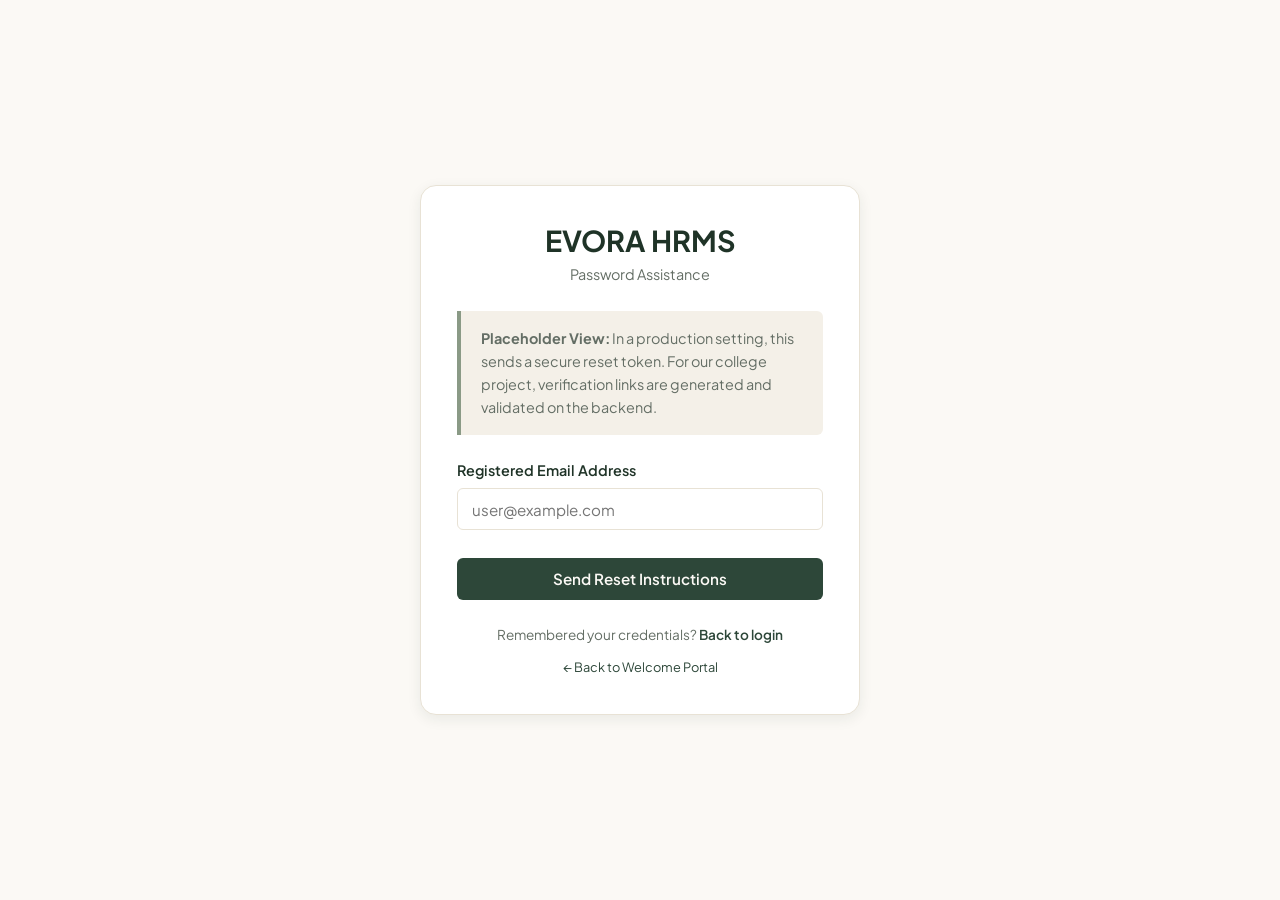
==== frontend/pages/forgot-password.html @ 5e6158f4 "feat:added frontend and backend structure of EVORA" ====
<!DOCTYPE html>
<html lang="en">
<head>
  <meta charset="UTF-8">
  <meta name="viewport" content="width=device-width, initial-scale=1.0">
  <meta name="description" content="Password Recovery for EVORA HRMS">
  <title>Reset Password — EVORA HRMS</title>
  <link rel="stylesheet" href="../assets/css/style.css">
  <style>
    .auth-wrapper {
      min-height: 100vh;
      display: flex;
      align-items: center;
      justify-content: center;
      padding: 1.5rem;
    }
    .auth-card {
      width: 100%;
      max-width: 440px;
      background: #FFFFFF;
      border: 1px solid var(--color-cream-border);
      border-radius: var(--radius-lg);
      padding: 2.25rem;
      box-shadow: var(--shadow-md);
    }
    .auth-brand {
      text-align: center;
      margin-bottom: 1.5rem;
    }
    .auth-brand h1 {
      font-size: 1.8rem;
      margin-bottom: 0.25rem;
    }
    .auth-brand p {
      color: var(--color-text-muted);
      font-size: 0.9rem;
    }
  </style>
</head>
<body>
  <div class="auth-wrapper">
    <div class="auth-card">
      <div class="auth-brand">
        <h1>EVORA HRMS</h1>
        <p>Password Assistance</p>
      </div>

      <div class="placeholder-notice" id="reset-notice">
        <strong>Placeholder View:</strong> In a production setting, this sends a secure reset token. For our college project, verification links are generated and validated on the backend.
      </div>

      <form id="form-forgot-password" onsubmit="event.preventDefault();">
        <div class="form-group">
          <label class="form-label" for="reset-email">Registered Email Address</label>
          <input type="email" id="reset-email" class="form-control" placeholder="user@example.com" required autocomplete="email">
        </div>

        <button type="submit" class="btn btn-primary" id="btn-submit-forgot" style="width: 100%; margin-top: 0.5rem;">
          Send Reset Instructions
        </button>
      </form>

      <div style="margin-top: 1.5rem; text-align: center; font-size: 0.85rem; color: var(--color-text-muted);">
        Remembered your credentials? <a href="login.html" style="font-weight: 600;">Back to login</a>
      </div>
      <div style="margin-top: 0.75rem; text-align: center; font-size: 0.8rem; color: var(--color-text-muted);">
        <a href="../index.html">&larr; Back to Welcome Portal</a>
      </div>
    </div>
  </div>

  <script src="../assets/js/main.js"></script>
</body>
</html>
---- frontend/assets/css/style.css ----
/* =====================================================================
   EVORA HRMS — Core Design Tokens & Stylesheet
   College Web Development Project
   Palette: Cream, Sage-Green, Forest-Green Accents
   ===================================================================== */

@import url('https://fonts.googleapis.com/css2?family=Plus+Jakarta+Sans:wght@400;500;600;700&display=swap');

:root {
  /* Core Palette */
  --color-cream-bg: #FBF9F5;
  --color-cream-card: #F4F0E8;
  --color-cream-border: #E8E2D5;
  
  --color-sage: #8A9A86;
  --color-sage-light: #DCE3D8;
  --color-sage-dark: #677763;
  
  --color-forest: #2D4739;
  --color-forest-dark: #1F3327;
  --color-forest-light: #3D5F4D;
  
  /* Text & Neutral Hierarchy */
  --color-text-main: #242B26;
  --color-text-muted: #646E65;
  --color-text-light: #FBF9F5;
  
  /* Status Colors */
  --status-pending: #D4A373;
  --status-approved: #2D4739;
  --status-rejected: #C86D51;
  --status-present: #386641;
  --status-late: #BC4749;
  
  /* Layout & Elevations */
  --radius-sm: 6px;
  --radius-md: 10px;
  --radius-lg: 16px;
  --shadow-sm: 0 1px 3px rgba(31, 51, 39, 0.06);
  --shadow-md: 0 4px 14px rgba(31, 51, 39, 0.08);
  --shadow-lg: 0 10px 25px rgba(31, 51, 39, 0.12);
  
  /* Typography */
  --font-family: 'Plus Jakarta Sans', -apple-system, BlinkMacSystemFont, 'Segoe UI', Roboto, sans-serif;
}

/* ---------------- Global Reset & Typography ---------------- */
*, *::before, *::after {
  box-sizing: border-box;
  margin: 0;
  padding: 0;
}

body {
  font-family: var(--font-family);
  background-color: var(--color-cream-bg);
  color: var(--color-text-main);
  line-height: 1.6;
  min-height: 100vh;
  display: flex;
  flex-direction: column;
}

h1, h2, h3, h4, h5, h6 {
  color: var(--color-forest-dark);
  font-weight: 700;
  line-height: 1.3;
}

a {
  color: var(--color-forest);
  text-decoration: none;
  transition: color 0.2s ease;
}

a:hover {
  color: var(--color-forest-dark);
}

/* ---------------- Shared Layout & Containers ---------------- */
.app-container {
  display: flex;
  min-height: 100vh;
  width: 100%;
}

.main-content {
  flex: 1;
  padding: 2rem;
  background-color: var(--color-cream-bg);
  overflow-y: auto;
}

.card {
  background-color: #FFFFFF;
  border: 1px solid var(--color-cream-border);
  border-radius: var(--radius-md);
  padding: 1.5rem;
  box-shadow: var(--shadow-sm);
  margin-bottom: 1.5rem;
}

/* ---------------- Buttons & Inputs ---------------- */
.btn {
  display: inline-flex;
  align-items: center;
  justify-content: center;
  font-family: var(--font-family);
  font-size: 0.95rem;
  font-weight: 600;
  padding: 0.65rem 1.25rem;
  border-radius: var(--radius-sm);
  border: 1px solid transparent;
  cursor: pointer;
  transition: all 0.2s ease;
}

.btn-primary {
  background-color: var(--color-forest);
  color: var(--color-text-light);
}

.btn-primary:hover {
  background-color: var(--color-forest-dark);
  color: #FFFFFF;
}

.btn-secondary {
  background-color: var(--color-cream-card);
  color: var(--color-forest);
  border-color: var(--color-sage);
}

.btn-secondary:hover {
  background-color: var(--color-sage-light);
}

.form-group {
  margin-bottom: 1.25rem;
}

.form-label {
  display: block;
  font-weight: 600;
  margin-bottom: 0.4rem;
  font-size: 0.9rem;
  color: var(--color-forest-dark);
}

.form-control {
  width: 100%;
  padding: 0.65rem 0.9rem;
  font-family: var(--font-family);
  font-size: 0.95rem;
  border: 1px solid var(--color-cream-border);
  border-radius: var(--radius-sm);
  background-color: #FFFFFF;
  color: var(--color-text-main);
  transition: border-color 0.2s ease, box-shadow 0.2s ease;
}

.form-control:focus {
  outline: none;
  border-color: var(--color-sage);
  box-shadow: 0 0 0 3px rgba(138, 154, 134, 0.25);
}

/* ---------------- Badges ---------------- */
.badge {
  display: inline-block;
  padding: 0.25rem 0.65rem;
  font-size: 0.75rem;
  font-weight: 700;
  border-radius: 9999px;
  text-transform: uppercase;
  letter-spacing: 0.05em;
}

.badge-pending {
  background-color: #F8EDEB;
  color: var(--status-pending);
  border: 1px solid var(--status-pending);
}

.badge-approved {
  background-color: var(--color-sage-light);
  color: var(--color-forest-dark);
  border: 1px solid var(--color-sage);
}

.badge-rejected {
  background-color: #FDE8E8;
  color: var(--status-rejected);
  border: 1px solid var(--status-rejected);
}

/* ---------------- Placeholder Notice ---------------- */
.placeholder-notice {
  background-color: var(--color-cream-card);
  border-left: 4px solid var(--color-sage);
  padding: 1rem 1.25rem;
  border-radius: 0 var(--radius-sm) var(--radius-sm) 0;
  margin-bottom: 1.5rem;
  font-size: 0.9rem;
  color: var(--color-text-muted);
}
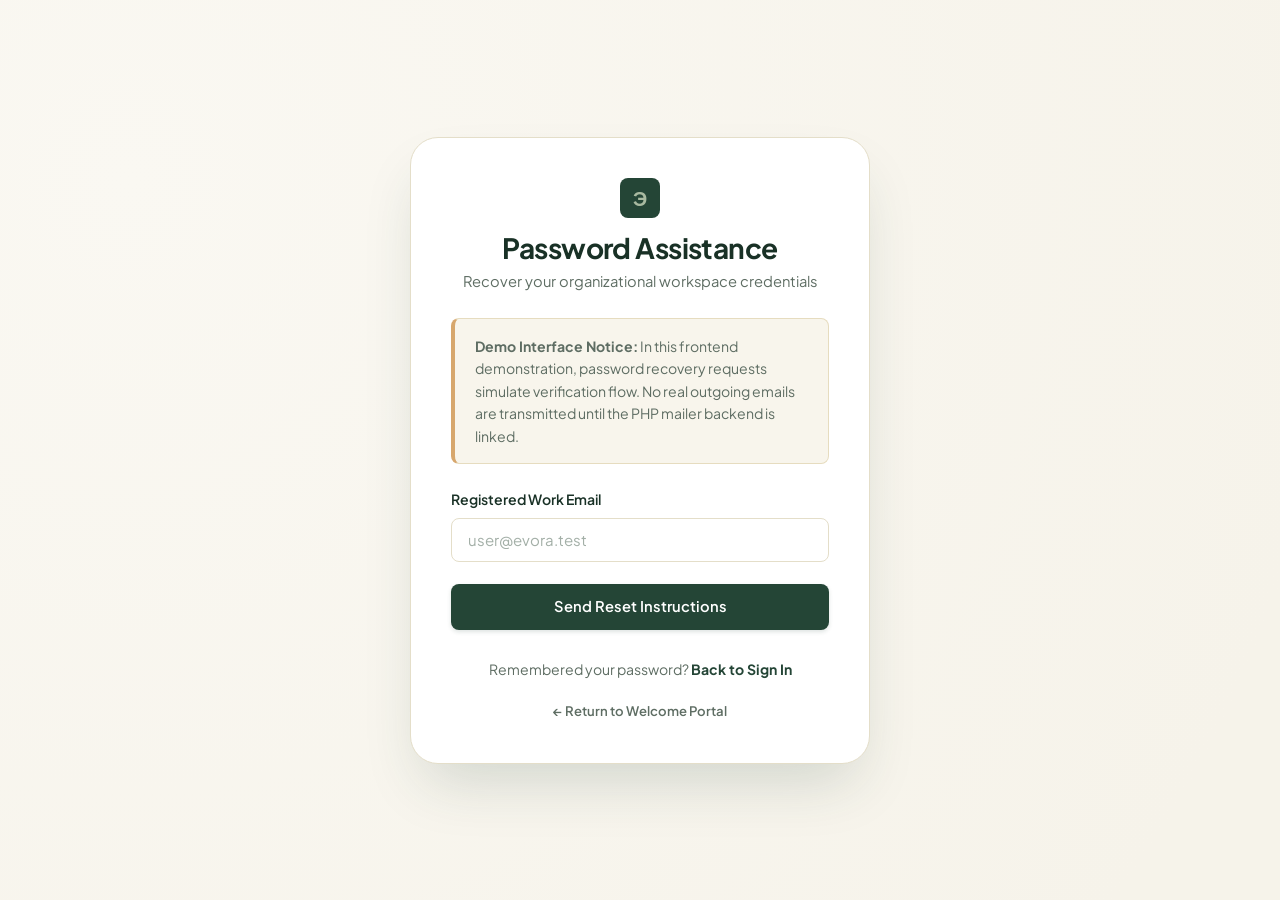
==== commit 30eff60d: "feat:added signup and registartion frontend" ====
--- a/frontend/pages/forgot-password.html
+++ b/frontend/pages/forgot-password.html
@@ -3,72 +3,104 @@
 <head>
   <meta charset="UTF-8">
   <meta name="viewport" content="width=device-width, initial-scale=1.0">
-  <meta name="description" content="Password Recovery for EVORA HRMS">
+  <meta name="description" content="Reset Password — EVORA HRMS">
   <title>Reset Password — EVORA HRMS</title>
   <link rel="stylesheet" href="../assets/css/style.css">
   <style>
-    .auth-wrapper {
+    .auth-page {
       min-height: 100vh;
+      display: flex;
+      flex-direction: column;
+      background: radial-gradient(circle at 10% 20%, #FAF8F2 0%, var(--color-ivory) 90%);
+    }
+    .auth-container {
+      flex: 1;
       display: flex;
       align-items: center;
       justify-content: center;
-      padding: 1.5rem;
+      padding: 2.5rem 1.5rem;
     }
     .auth-card {
       width: 100%;
-      max-width: 440px;
+      max-width: 460px;
       background: #FFFFFF;
-      border: 1px solid var(--color-cream-border);
-      border-radius: var(--radius-lg);
-      padding: 2.25rem;
-      box-shadow: var(--shadow-md);
-    }
-    .auth-brand {
-      text-align: center;
-      margin-bottom: 1.5rem;
-    }
-    .auth-brand h1 {
-      font-size: 1.8rem;
-      margin-bottom: 0.25rem;
-    }
-    .auth-brand p {
-      color: var(--color-text-muted);
-      font-size: 0.9rem;
+      border: 1px solid var(--color-border);
+      border-radius: var(--radius-xl);
+      padding: 2.5rem;
+      box-shadow: var(--shadow-xl);
     }
   </style>
 </head>
-<body>
-  <div class="auth-wrapper">
+<body class="auth-page">
+
+  <div class="auth-container">
     <div class="auth-card">
-      <div class="auth-brand">
-        <h1>EVORA HRMS</h1>
-        <p>Password Assistance</p>
+      <div style="text-align: center; margin-bottom: 1.5rem;">
+        <div style="display: inline-flex; align-items: center; justify-content: center; width: 40px; height: 40px; border-radius: var(--radius-sm); background: var(--color-forest); color: var(--color-sage); font-weight: 800; font-size: 1.25rem; margin-bottom: 0.75rem;">&Ecy;</div>
+        <h1 style="font-size: 1.75rem; margin-bottom: 0.35rem;">Password Assistance</h1>
+        <p style="font-size: 0.92rem;">Recover your organizational workspace credentials</p>
       </div>
 
-      <div class="placeholder-notice" id="reset-notice">
-        <strong>Placeholder View:</strong> In a production setting, this sends a secure reset token. For our college project, verification links are generated and validated on the backend.
+      <div class="notice-box notice-demo">
+        <strong>Demo Interface Notice:</strong> In this frontend demonstration, password recovery requests simulate verification flow. No real outgoing emails are transmitted until the PHP mailer backend is linked.
       </div>
 
-      <form id="form-forgot-password" onsubmit="event.preventDefault();">
+      <form id="form-forgot-password" novalidate>
         <div class="form-group">
-          <label class="form-label" for="reset-email">Registered Email Address</label>
-          <input type="email" id="reset-email" class="form-control" placeholder="user@example.com" required autocomplete="email">
+          <label class="form-label" for="reset-email">Registered Work Email</label>
+          <input type="email" id="reset-email" class="form-control" placeholder="user@evora.test" required autocomplete="email">
+          <div class="invalid-feedback">Please enter a valid email address.</div>
         </div>
 
-        <button type="submit" class="btn btn-primary" id="btn-submit-forgot" style="width: 100%; margin-top: 0.5rem;">
+        <button type="submit" class="btn btn-primary" id="btn-submit-forgot" style="width: 100%; padding: 0.85rem;">
           Send Reset Instructions
         </button>
       </form>
 
-      <div style="margin-top: 1.5rem; text-align: center; font-size: 0.85rem; color: var(--color-text-muted);">
-        Remembered your credentials? <a href="login.html" style="font-weight: 600;">Back to login</a>
+      <div style="margin-top: 1.75rem; text-align: center; font-size: 0.88rem; color: var(--color-text-muted);">
+        Remembered your password? <a href="login.html" style="font-weight: 700;">Back to Sign In</a>
       </div>
-      <div style="margin-top: 0.75rem; text-align: center; font-size: 0.8rem; color: var(--color-text-muted);">
-        <a href="../index.html">&larr; Back to Welcome Portal</a>
+
+      <div style="margin-top: 1rem; text-align: center;">
+        <a href="../index.html" style="font-size: 0.82rem; font-weight: 600; color: var(--color-text-muted);">&larr; Return to Welcome Portal</a>
+      </div>
+    </div>
+  </div>
+
+  <!-- Simulated Success Modal -->
+  <div class="modal-backdrop" id="reset-modal" role="dialog" aria-modal="true">
+    <div class="modal">
+      <div class="modal-header">
+        <div class="modal-title">Instructions Dispatched</div>
+        <button class="modal-close" onclick="EVORA.closeModal('reset-modal')">&times;</button>
+      </div>
+      <div class="modal-body">
+        <p style="font-size: 0.92rem; color: var(--color-text-muted); line-height: 1.6;">
+          If an account exists for <strong id="reset-sent-email">user@example.com</strong>, a temporary password recovery link has been generated in the simulation log.
+        </p>
+        <p style="font-size: 0.85rem; color: var(--color-text-muted); margin-top: 0.75rem;">
+          You can also test the system immediately via the <a href="login.html" style="font-weight: 700;">Quick Demo Login</a>.
+        </p>
+      </div>
+      <div class="modal-footer">
+        <a href="login.html" class="btn btn-primary">Return to Login &rarr;</a>
       </div>
     </div>
   </div>
 
   <script src="../assets/js/main.js"></script>
+  <script>
+    document.getElementById('form-forgot-password').addEventListener('submit', function(e) {
+      e.preventDefault();
+      const email = document.getElementById('reset-email');
+      if (!email.value || !email.value.includes('@')) {
+        email.classList.add('is-invalid');
+        return;
+      }
+      email.classList.remove('is-invalid');
+      document.getElementById('reset-sent-email').textContent = email.value;
+      EVORA.openModal('reset-modal');
+    });
+  </script>
 </body>
 </html>
--- a/frontend/assets/css/style.css
+++ b/frontend/assets/css/style.css
@@ -1,47 +1,81 @@
 /* =====================================================================
-   EVORA HRMS — Core Design Tokens & Stylesheet
-   College Web Development Project
-   Palette: Cream, Sage-Green, Forest-Green Accents
+   EVORA HRMS — Premium Design System & Core Stylesheet
+   Color Palette: Warm Ivory (#F6F3EA), Sage Green (#A8B9A0),
+   Forest Green (#244536), Muted Gold (#D7A76D), Pure White (#FFFFFF)
    ===================================================================== */
 
-@import url('https://fonts.googleapis.com/css2?family=Plus+Jakarta+Sans:wght@400;500;600;700&display=swap');
+@import url('https://fonts.googleapis.com/css2?family=Plus+Jakarta+Sans:ital,wght@0,300;0,400;0,500;0,600;0,700;0,800;1,400&family=Playfair+Display:ital,wght@0,600;1,600&display=swap');
 
 :root {
-  /* Core Palette */
-  --color-cream-bg: #FBF9F5;
-  --color-cream-card: #F4F0E8;
-  --color-cream-border: #E8E2D5;
-  
-  --color-sage: #8A9A86;
-  --color-sage-light: #DCE3D8;
-  --color-sage-dark: #677763;
-  
-  --color-forest: #2D4739;
-  --color-forest-dark: #1F3327;
-  --color-forest-light: #3D5F4D;
-  
-  /* Text & Neutral Hierarchy */
-  --color-text-main: #242B26;
-  --color-text-muted: #646E65;
-  --color-text-light: #FBF9F5;
-  
-  /* Status Colors */
-  --status-pending: #D4A373;
-  --status-approved: #2D4739;
-  --status-rejected: #C86D51;
-  --status-present: #386641;
-  --status-late: #BC4749;
-  
-  /* Layout & Elevations */
-  --radius-sm: 6px;
-  --radius-md: 10px;
-  --radius-lg: 16px;
-  --shadow-sm: 0 1px 3px rgba(31, 51, 39, 0.06);
-  --shadow-md: 0 4px 14px rgba(31, 51, 39, 0.08);
-  --shadow-lg: 0 10px 25px rgba(31, 51, 39, 0.12);
-  
+  /* Core Brand Tokens */
+  --color-ivory: #F6F3EA;
+  --color-ivory-light: #FBF9F4;
+  --color-ivory-card: #FFFFFF;
+  --color-ivory-subtle: #EFECE1;
+  --color-border: #E4DEC9;
+  --color-border-subtle: #ECE8DD;
+  
+  --color-sage: #A8B9A0;
+  --color-sage-light: #E4ECE0;
+  --color-sage-subtle: #F0F5EE;
+  --color-sage-dark: #74896C;
+  
+  --color-forest: #244536;
+  --color-forest-dark: #193126;
+  --color-forest-light: #325B48;
+  --color-forest-hover: #1C362A;
+  
+  --color-gold: #D7A76D;
+  --color-gold-light: #FAF2E6;
+  --color-gold-dark: #B58448;
+  
+  --color-charcoal: #252C28;
+  --color-text-main: #252C28;
+  --color-text-muted: #5E6D63;
+  --color-text-light: #FFFFFF;
+  
+  /* Status Semantics */
+  --status-pending: #C9883E;
+  --status-pending-bg: #FCF6EC;
+  --status-pending-border: #F3DCB7;
+  
+  --status-approved: #244536;
+  --status-approved-bg: #EAF2EC;
+  --status-approved-border: #BCD6C3;
+  
+  --status-rejected: #B6473F;
+  --status-rejected-bg: #FDF1F0;
+  --status-rejected-border: #F3C3BF;
+
+  --status-present: #2F6F4C;
+  --status-present-bg: #ECF7F0;
+  --status-late: #C26127;
+  --status-late-bg: #FDF4ED;
+  --status-halfday: #8F6B2A;
+  --status-halfday-bg: #FAF4E5;
+
   /* Typography */
-  --font-family: 'Plus Jakarta Sans', -apple-system, BlinkMacSystemFont, 'Segoe UI', Roboto, sans-serif;
+  --font-sans: 'Plus Jakarta Sans', -apple-system, BlinkMacSystemFont, 'Segoe UI', Roboto, sans-serif;
+  --font-serif: 'Playfair Display', Georgia, serif;
+  
+  /* Radii & Shadows */
+  --radius-xs: 4px;
+  --radius-sm: 8px;
+  --radius-md: 14px;
+  --radius-lg: 20px;
+  --radius-xl: 28px;
+  --radius-full: 9999px;
+
+  --shadow-xs: 0 1px 2px rgba(36, 69, 54, 0.04);
+  --shadow-sm: 0 2px 6px rgba(36, 69, 54, 0.06);
+  --shadow-md: 0 8px 24px -4px rgba(36, 69, 54, 0.08), 0 2px 6px rgba(36, 69, 54, 0.04);
+  --shadow-lg: 0 20px 40px -10px rgba(36, 69, 54, 0.12), 0 4px 12px rgba(36, 69, 54, 0.04);
+  --shadow-xl: 0 30px 60px -15px rgba(36, 69, 54, 0.18);
+  
+  /* Transitions */
+  --transition-fast: 0.15s cubic-bezier(0.4, 0, 0.2, 1);
+  --transition-normal: 0.25s cubic-bezier(0.4, 0, 0.2, 1);
+  --transition-smooth: 0.35s cubic-bezier(0.16, 1, 0.3, 1);
 }
 
 /* ---------------- Global Reset & Typography ---------------- */
@@ -51,156 +85,829 @@
   padding: 0;
 }
 
+html {
+  scroll-behavior: smooth;
+  font-size: 16px;
+  text-size-adjust: 100%;
+}
+
 body {
-  font-family: var(--font-family);
-  background-color: var(--color-cream-bg);
+  font-family: var(--font-sans);
+  background-color: var(--color-ivory);
   color: var(--color-text-main);
   line-height: 1.6;
   min-height: 100vh;
   display: flex;
   flex-direction: column;
+  -webkit-font-smoothing: antialiased;
+  -moz-osx-font-smoothing: grayscale;
+  overflow-x: hidden;
 }
 
 h1, h2, h3, h4, h5, h6 {
   color: var(--color-forest-dark);
   font-weight: 700;
-  line-height: 1.3;
+  line-height: 1.25;
+  letter-spacing: -0.02em;
+}
+
+h1 { font-size: 2.5rem; }
+h2 { font-size: 1.85rem; }
+h3 { font-size: 1.35rem; }
+h4 { font-size: 1.1rem; }
+
+p {
+  color: var(--color-text-muted);
 }
 
 a {
   color: var(--color-forest);
   text-decoration: none;
-  transition: color 0.2s ease;
+  transition: color var(--transition-fast);
 }
 
 a:hover {
   color: var(--color-forest-dark);
 }
 
-/* ---------------- Shared Layout & Containers ---------------- */
-.app-container {
+button, input, select, textarea {
+  font-family: inherit;
+}
+
+/* Accessible Focus States */
+:focus-visible {
+  outline: 2px solid var(--color-forest);
+  outline-offset: 3px;
+}
+
+/* ---------------- Layout Framework ---------------- */
+.container {
+  width: 100%;
+  max-width: 1200px;
+  margin-left: auto;
+  margin-right: auto;
+  padding-left: 1.5rem;
+  padding-right: 1.5rem;
+}
+
+.portal-layout {
   display: flex;
   min-height: 100vh;
   width: 100%;
+  background-color: var(--color-ivory);
+}
+
+.sidebar {
+  width: 270px;
+  background-color: var(--color-forest-dark);
+  color: #FFFFFF;
+  display: flex;
+  flex-direction: column;
+  flex-shrink: 0;
+  position: sticky;
+  top: 0;
+  height: 100vh;
+  overflow: hidden; /* Non-scrollable sidebar */
+  border-right: 1px solid rgba(255, 255, 255, 0.08);
+  transition: transform var(--transition-smooth);
+  z-index: 90;
+}
+
+.sidebar-header {
+  padding: 1.75rem 1.5rem 1.25rem;
+  border-bottom: 1px solid rgba(255, 255, 255, 0.08);
+}
+
+.brand-badge {
+  display: inline-flex;
+  align-items: center;
+  gap: 0.4rem;
+  font-size: 0.72rem;
+  font-weight: 700;
+  letter-spacing: 0.06em;
+  text-transform: uppercase;
+  color: var(--color-sage);
+  margin-top: 0.35rem;
+}
+
+.brand-badge::before {
+  content: '';
+  width: 6px;
+  height: 6px;
+  border-radius: 50%;
+  background-color: var(--color-sage);
+}
+
+.sidebar-nav {
+  list-style: none;
+  padding: 1.25rem 0.85rem;
+  flex: 1;
+  display: flex;
+  flex-direction: column;
+  gap: 0.35rem;
+}
+
+.sidebar-nav-item a {
+  display: flex;
+  align-items: center;
+  justify-content: space-between;
+  padding: 0.75rem 1rem;
+  color: rgba(255, 255, 255, 0.78);
+  font-weight: 500;
+  font-size: 0.92rem;
+  border-radius: var(--radius-sm);
+  transition: all var(--transition-fast);
+}
+
+.sidebar-nav-item a:hover {
+  color: #FFFFFF;
+  background-color: rgba(255, 255, 255, 0.08);
+}
+
+.sidebar-nav-item a.active {
+  color: #FFFFFF;
+  background-color: rgba(168, 185, 160, 0.16);
+  font-weight: 600;
+  box-shadow: inset 3px 0 0 0 var(--color-sage);
+}
+
+.sidebar-nav-item a .nav-icon {
+  margin-right: 0.75rem;
+  font-size: 1.1rem;
+  width: 22px;
+  display: inline-flex;
+  justify-content: center;
+  opacity: 0.9;
+}
+
+.sidebar-footer {
+  padding: 1.25rem 1.5rem;
+  border-top: 1px solid rgba(255, 255, 255, 0.08);
+  background: rgba(0, 0, 0, 0.15);
 }
 
 .main-content {
   flex: 1;
-  padding: 2rem;
-  background-color: var(--color-cream-bg);
+  padding: 2.25rem 2.5rem;
   overflow-y: auto;
-}
-
+  max-width: 1400px;
+}
+
+/* ---------------- Top Banner (Demo Mode) ---------------- */
+.demo-banner {
+  background: linear-gradient(90deg, #193126 0%, #244536 100%);
+  color: #FFFFFF;
+  padding: 0.6rem 1.5rem;
+  font-size: 0.84rem;
+  display: flex;
+  align-items: center;
+  justify-content: space-between;
+  border-bottom: 1px solid rgba(215, 167, 109, 0.3);
+  position: relative;
+  z-index: 100;
+}
+
+.demo-banner-content {
+  display: flex;
+  align-items: center;
+  gap: 0.75rem;
+  flex-wrap: wrap;
+}
+
+.demo-pill {
+  background-color: var(--color-gold);
+  color: #193126;
+  font-size: 0.7rem;
+  font-weight: 800;
+  letter-spacing: 0.06em;
+  text-transform: uppercase;
+  padding: 0.2rem 0.55rem;
+  border-radius: var(--radius-full);
+}
+
+.demo-banner-actions {
+  display: flex;
+  align-items: center;
+  gap: 0.75rem;
+}
+
+.demo-banner-btn {
+  background: rgba(255, 255, 255, 0.12);
+  color: #FFFFFF;
+  border: 1px solid rgba(255, 255, 255, 0.2);
+  padding: 0.3rem 0.75rem;
+  border-radius: var(--radius-xs);
+  font-size: 0.78rem;
+  font-weight: 600;
+  cursor: pointer;
+  transition: all var(--transition-fast);
+}
+
+.demo-banner-btn:hover {
+  background: rgba(255, 255, 255, 0.24);
+  color: #FFFFFF;
+}
+
+/* ---------------- Cards & Surfaces ---------------- */
 .card {
+  background-color: var(--color-ivory-card);
+  border: 1px solid var(--color-border);
+  border-radius: var(--radius-md);
+  padding: 1.75rem;
+  box-shadow: var(--shadow-sm);
+  margin-bottom: 1.75rem;
+  transition: box-shadow var(--transition-normal), border-color var(--transition-normal);
+}
+
+.card:hover {
+  box-shadow: var(--shadow-md);
+}
+
+.card-header {
+  display: flex;
+  align-items: center;
+  justify-content: space-between;
+  margin-bottom: 1.25rem;
+  flex-wrap: wrap;
+  gap: 0.75rem;
+}
+
+.card-title {
+  font-size: 1.2rem;
+  font-weight: 700;
+  color: var(--color-forest-dark);
+}
+
+.card-subtitle {
+  font-size: 0.88rem;
+  color: var(--color-text-muted);
+  margin-top: 0.2rem;
+}
+
+/* ---------------- Stat Cards ---------------- */
+.stats-grid {
+  display: grid;
+  grid-template-columns: repeat(auto-fit, minmax(230px, 1fr));
+  gap: 1.25rem;
+  margin-bottom: 1.75rem;
+}
+
+.stat-card {
   background-color: #FFFFFF;
-  border: 1px solid var(--color-cream-border);
+  border: 1px solid var(--color-border);
   border-radius: var(--radius-md);
-  padding: 1.5rem;
-  box-shadow: var(--shadow-sm);
-  margin-bottom: 1.5rem;
-}
-
-/* ---------------- Buttons & Inputs ---------------- */
+  padding: 1.35rem 1.5rem;
+  box-shadow: var(--shadow-xs);
+  display: flex;
+  flex-direction: column;
+  justify-content: space-between;
+  position: relative;
+  overflow: hidden;
+  transition: all var(--transition-normal);
+}
+
+.stat-card:hover {
+  transform: translateY(-2px);
+  box-shadow: var(--shadow-md);
+  border-color: var(--color-sage);
+}
+
+.stat-header {
+  display: flex;
+  align-items: center;
+  justify-content: space-between;
+}
+
+.stat-label {
+  font-size: 0.85rem;
+  font-weight: 600;
+  color: var(--color-text-muted);
+  text-transform: uppercase;
+  letter-spacing: 0.04em;
+}
+
+.stat-icon {
+  width: 36px;
+  height: 36px;
+  border-radius: var(--radius-sm);
+  display: flex;
+  align-items: center;
+  justify-content: center;
+  font-size: 1.1rem;
+  background-color: var(--color-sage-subtle);
+  color: var(--color-forest);
+}
+
+.stat-value {
+  font-size: 2.15rem;
+  font-weight: 800;
+  color: var(--color-forest-dark);
+  margin: 0.6rem 0 0.25rem;
+  line-height: 1.1;
+  letter-spacing: -0.03em;
+}
+
+.stat-meta {
+  font-size: 0.82rem;
+  color: var(--color-text-muted);
+  display: flex;
+  align-items: center;
+  gap: 0.4rem;
+}
+
+/* ---------------- Buttons ---------------- */
 .btn {
   display: inline-flex;
   align-items: center;
   justify-content: center;
-  font-family: var(--font-family);
-  font-size: 0.95rem;
+  gap: 0.5rem;
+  font-family: var(--font-sans);
+  font-size: 0.92rem;
   font-weight: 600;
-  padding: 0.65rem 1.25rem;
+  padding: 0.7rem 1.4rem;
   border-radius: var(--radius-sm);
   border: 1px solid transparent;
   cursor: pointer;
-  transition: all 0.2s ease;
+  transition: all var(--transition-fast);
+  text-align: center;
+  line-height: 1.2;
+}
+
+.btn-sm {
+  padding: 0.45rem 0.9rem;
+  font-size: 0.82rem;
+}
+
+.btn-lg {
+  padding: 0.9rem 1.85rem;
+  font-size: 1rem;
+  border-radius: var(--radius-md);
 }
 
 .btn-primary {
   background-color: var(--color-forest);
-  color: var(--color-text-light);
+  color: #FFFFFF;
+  box-shadow: 0 2px 4px rgba(36, 69, 54, 0.15);
 }
 
 .btn-primary:hover {
-  background-color: var(--color-forest-dark);
+  background-color: var(--color-forest-hover);
   color: #FFFFFF;
+  transform: translateY(-1px);
+  box-shadow: 0 4px 10px rgba(36, 69, 54, 0.22);
 }
 
 .btn-secondary {
-  background-color: var(--color-cream-card);
+  background-color: var(--color-ivory-light);
   color: var(--color-forest);
+  border: 1px solid var(--color-border);
+}
+
+.btn-secondary:hover {
+  background-color: var(--color-sage-subtle);
   border-color: var(--color-sage);
-}
-
-.btn-secondary:hover {
-  background-color: var(--color-sage-light);
-}
-
+  color: var(--color-forest-dark);
+}
+
+.btn-outline {
+  background-color: transparent;
+  color: var(--color-forest);
+  border: 1px solid var(--color-forest);
+}
+
+.btn-outline:hover {
+  background-color: var(--color-forest);
+  color: #FFFFFF;
+}
+
+.btn-danger {
+  background-color: var(--status-rejected);
+  color: #FFFFFF;
+}
+
+.btn-danger:hover {
+  background-color: #9C352E;
+}
+
+.btn:disabled, .btn[disabled] {
+  opacity: 0.6;
+  cursor: not-allowed;
+  transform: none !important;
+  box-shadow: none !important;
+}
+
+/* ---------------- Form Elements ---------------- */
 .form-group {
-  margin-bottom: 1.25rem;
+  margin-bottom: 1.35rem;
 }
 
 .form-label {
   display: block;
   font-weight: 600;
-  margin-bottom: 0.4rem;
-  font-size: 0.9rem;
+  font-size: 0.88rem;
+  margin-bottom: 0.45rem;
   color: var(--color-forest-dark);
 }
 
 .form-control {
   width: 100%;
-  padding: 0.65rem 0.9rem;
-  font-family: var(--font-family);
-  font-size: 0.95rem;
-  border: 1px solid var(--color-cream-border);
+  padding: 0.72rem 1rem;
+  font-family: var(--font-sans);
+  font-size: 0.94rem;
+  color: var(--color-text-main);
+  background-color: #FFFFFF;
+  border: 1px solid var(--color-border);
   border-radius: var(--radius-sm);
-  background-color: #FFFFFF;
-  color: var(--color-text-main);
-  transition: border-color 0.2s ease, box-shadow 0.2s ease;
+  transition: border-color var(--transition-fast), box-shadow var(--transition-fast);
 }
 
 .form-control:focus {
   outline: none;
-  border-color: var(--color-sage);
-  box-shadow: 0 0 0 3px rgba(138, 154, 134, 0.25);
+  border-color: var(--color-forest);
+  box-shadow: 0 0 0 3px rgba(36, 69, 54, 0.12);
+}
+
+.form-control::placeholder {
+  color: #A3AFA7;
+}
+
+.form-control.is-invalid {
+  border-color: var(--status-rejected);
+  background-color: #FFFDFD;
+}
+
+.invalid-feedback {
+  display: none;
+  font-size: 0.8rem;
+  color: var(--status-rejected);
+  margin-top: 0.35rem;
+  font-weight: 500;
+}
+
+.form-control.is-invalid ~ .invalid-feedback {
+  display: block;
+}
+
+.password-input-wrap {
+  position: relative;
+}
+
+.password-input-wrap .form-control {
+  padding-right: 2.75rem;
+}
+
+.password-toggle-btn {
+  position: absolute;
+  right: 0.75rem;
+  top: 50%;
+  transform: translateY(-50%);
+  background: none;
+  border: none;
+  color: var(--color-text-muted);
+  cursor: pointer;
+  font-size: 0.85rem;
+  padding: 0.35rem;
+  border-radius: var(--radius-xs);
+  display: flex;
+  align-items: center;
+  justify-content: center;
+}
+
+.password-toggle-btn:hover {
+  color: var(--color-forest);
 }
 
 /* ---------------- Badges ---------------- */
 .badge {
-  display: inline-block;
-  padding: 0.25rem 0.65rem;
+  display: inline-flex;
+  align-items: center;
+  gap: 0.35rem;
+  padding: 0.3rem 0.75rem;
   font-size: 0.75rem;
   font-weight: 700;
-  border-radius: 9999px;
+  border-radius: var(--radius-full);
+  letter-spacing: 0.04em;
+  text-transform: uppercase;
+  line-height: 1;
+}
+
+.badge-approved, .badge-present {
+  background-color: var(--status-approved-bg);
+  color: var(--status-approved);
+  border: 1px solid var(--status-approved-border);
+}
+
+.badge-pending, .badge-late {
+  background-color: var(--status-pending-bg);
+  color: var(--status-pending);
+  border: 1px solid var(--status-pending-border);
+}
+
+.badge-rejected, .badge-absent {
+  background-color: var(--status-rejected-bg);
+  color: var(--status-rejected);
+  border: 1px solid var(--status-rejected-border);
+}
+
+.badge-neutral {
+  background-color: var(--color-ivory-subtle);
+  color: var(--color-text-muted);
+  border: 1px solid var(--color-border);
+}
+
+/* ---------------- Tables ---------------- */
+.table-responsive {
+  width: 100%;
+  overflow-x: auto;
+  -webkit-overflow-scrolling: touch;
+}
+
+.table {
+  width: 100%;
+  border-collapse: separate;
+  border-spacing: 0;
+  text-align: left;
+}
+
+.table th {
+  background-color: var(--color-ivory-subtle);
+  color: var(--color-forest-dark);
+  font-weight: 700;
+  font-size: 0.82rem;
   text-transform: uppercase;
   letter-spacing: 0.05em;
-}
-
-.badge-pending {
-  background-color: #F8EDEB;
-  color: var(--status-pending);
-  border: 1px solid var(--status-pending);
-}
-
-.badge-approved {
-  background-color: var(--color-sage-light);
+  padding: 0.85rem 1.1rem;
+  border-top: 1px solid var(--color-border);
+  border-bottom: 1px solid var(--color-border);
+  white-space: nowrap;
+}
+
+.table th:first-child {
+  border-top-left-radius: var(--radius-sm);
+  border-bottom-left-radius: var(--radius-sm);
+  border-left: 1px solid var(--color-border);
+}
+
+.table th:last-child {
+  border-top-right-radius: var(--radius-sm);
+  border-bottom-right-radius: var(--radius-sm);
+  border-right: 1px solid var(--color-border);
+}
+
+.table td {
+  padding: 1rem 1.1rem;
+  border-bottom: 1px solid var(--color-border-subtle);
+  font-size: 0.92rem;
+  color: var(--color-text-main);
+  vertical-align: middle;
+}
+
+.table tbody tr {
+  transition: background-color var(--transition-fast);
+}
+
+.table tbody tr:hover {
+  background-color: #FAF8F3;
+}
+
+/* ---------------- Modals ---------------- */
+.modal-backdrop {
+  position: fixed;
+  inset: 0;
+  background-color: rgba(25, 49, 38, 0.45);
+  backdrop-filter: blur(4px);
+  display: flex;
+  align-items: center;
+  justify-content: center;
+  padding: 1.5rem;
+  z-index: 1000;
+  opacity: 0;
+  visibility: hidden;
+  transition: all var(--transition-normal);
+}
+
+.modal-backdrop.active {
+  opacity: 1;
+  visibility: visible;
+}
+
+.modal {
+  background-color: #FFFFFF;
+  border: 1px solid var(--color-border);
+  border-radius: var(--radius-lg);
+  max-width: 520px;
+  width: 100%;
+  box-shadow: var(--shadow-xl);
+  overflow: hidden;
+  transform: translateY(12px) scale(0.98);
+  transition: transform var(--transition-smooth);
+}
+
+.modal-backdrop.active .modal {
+  transform: translateY(0) scale(1);
+}
+
+.modal-header {
+  padding: 1.4rem 1.75rem;
+  border-bottom: 1px solid var(--color-border-subtle);
+  display: flex;
+  align-items: center;
+  justify-content: space-between;
+}
+
+.modal-title {
+  font-size: 1.25rem;
+  font-weight: 700;
   color: var(--color-forest-dark);
-  border: 1px solid var(--color-sage);
-}
-
-.badge-rejected {
-  background-color: #FDE8E8;
-  color: var(--status-rejected);
-  border: 1px solid var(--status-rejected);
-}
-
-/* ---------------- Placeholder Notice ---------------- */
-.placeholder-notice {
-  background-color: var(--color-cream-card);
-  border-left: 4px solid var(--color-sage);
+}
+
+.modal-close {
+  background: none;
+  border: none;
+  font-size: 1.4rem;
+  color: var(--color-text-muted);
+  cursor: pointer;
+  padding: 0.2rem;
+  line-height: 1;
+  border-radius: var(--radius-xs);
+}
+
+.modal-close:hover {
+  color: var(--color-forest-dark);
+}
+
+.modal-body {
+  padding: 1.75rem;
+}
+
+.modal-footer {
+  padding: 1.1rem 1.75rem;
+  border-top: 1px solid var(--color-border-subtle);
+  background-color: var(--color-ivory-light);
+  display: flex;
+  justify-content: flex-end;
+  gap: 0.75rem;
+}
+
+/* ---------------- Toast Notifications ---------------- */
+#toast-container {
+  position: fixed;
+  bottom: 1.75rem;
+  right: 1.75rem;
+  display: flex;
+  flex-direction: column;
+  gap: 0.65rem;
+  z-index: 2000;
+  pointer-events: none;
+}
+
+.toast {
+  pointer-events: auto;
+  background-color: #FFFFFF;
+  border-left: 4px solid var(--color-forest);
+  border-radius: var(--radius-sm);
+  box-shadow: var(--shadow-lg);
+  padding: 0.9rem 1.35rem;
+  font-size: 0.9rem;
+  color: var(--color-text-main);
+  min-width: 290px;
+  max-width: 420px;
+  display: flex;
+  align-items: center;
+  justify-content: space-between;
+  gap: 1rem;
+  transform: translateX(100%);
+  opacity: 0;
+  animation: slideInRight 0.3s cubic-bezier(0.16, 1, 0.3, 1) forwards;
+  border: 1px solid var(--color-border);
+  border-left-width: 4px;
+}
+
+.toast.toast-success { border-left-color: var(--status-approved); }
+.toast.toast-error { border-left-color: var(--status-rejected); }
+.toast.toast-warning { border-left-color: var(--color-gold); }
+.toast.toast-info { border-left-color: var(--color-forest); }
+
+@keyframes slideInRight {
+  to {
+    transform: translateX(0);
+    opacity: 1;
+  }
+}
+
+/* ---------------- Notice Boxes ---------------- */
+.notice-box {
+  background-color: var(--color-ivory-subtle);
+  border: 1px solid var(--color-border);
+  border-left: 4px solid var(--color-forest);
+  border-radius: var(--radius-sm);
   padding: 1rem 1.25rem;
-  border-radius: 0 var(--radius-sm) var(--radius-sm) 0;
   margin-bottom: 1.5rem;
-  font-size: 0.9rem;
+  font-size: 0.88rem;
   color: var(--color-text-muted);
 }
+
+.notice-box.notice-demo {
+  background-color: #F8F5EC;
+  border-color: #E6DCBF;
+  border-left-color: var(--color-gold);
+}
+
+.notice-box.notice-pending {
+  background-color: var(--status-pending-bg);
+  border-color: var(--status-pending-border);
+  border-left-color: var(--status-pending);
+}
+
+/* ---------------- Simple Visual Charts ---------------- */
+.visual-chart {
+  display: flex;
+  align-items: flex-end;
+  gap: 0.85rem;
+  height: 180px;
+  padding: 1.25rem 0.5rem 0.25rem;
+  border-bottom: 1px solid var(--color-border);
+  margin-top: 1rem;
+}
+
+.chart-bar-group {
+  flex: 1;
+  display: flex;
+  flex-direction: column;
+  align-items: center;
+  height: 100%;
+  justify-content: flex-end;
+}
+
+.chart-bar {
+  width: 100%;
+  max-width: 32px;
+  background-color: var(--color-sage);
+  border-radius: var(--radius-xs) var(--radius-xs) 0 0;
+  transition: height 0.6s cubic-bezier(0.16, 1, 0.3, 1), background-color var(--transition-fast);
+  position: relative;
+}
+
+.chart-bar:hover {
+  background-color: var(--color-forest);
+}
+
+.chart-label {
+  font-size: 0.75rem;
+  color: var(--color-text-muted);
+  margin-top: 0.5rem;
+  font-weight: 500;
+}
+
+/* ---------------- Responsive Styles ---------------- */
+@media (max-width: 992px) {
+  .portal-layout {
+    flex-direction: column;
+  }
+  
+  .sidebar {
+    width: 100%;
+    height: auto;
+    position: relative;
+    border-right: none;
+    border-bottom: 1px solid rgba(255, 255, 255, 0.1);
+  }
+  
+  .sidebar-nav {
+    flex-direction: row;
+    flex-wrap: wrap;
+    padding: 0.5rem;
+  }
+
+  .main-content {
+    padding: 1.5rem 1.25rem;
+  }
+}
+
+@media (max-width: 640px) {
+  h1 { font-size: 2rem; }
+  h2 { font-size: 1.5rem; }
+  
+  .stats-grid {
+    grid-template-columns: 1fr;
+  }
+  
+  .main-content {
+    padding: 1.25rem 1rem;
+  }
+
+  .demo-banner {
+    flex-direction: column;
+    align-items: flex-start;
+    gap: 0.5rem;
+  }
+}
+
+@media (prefers-reduced-motion: reduce) {
+  *, *::before, *::after {
+    animation-duration: 0.01ms !important;
+    animation-iteration-count: 1 !important;
+    transition-duration: 0.01ms !important;
+    scroll-behavior: auto !important;
+  }
+}
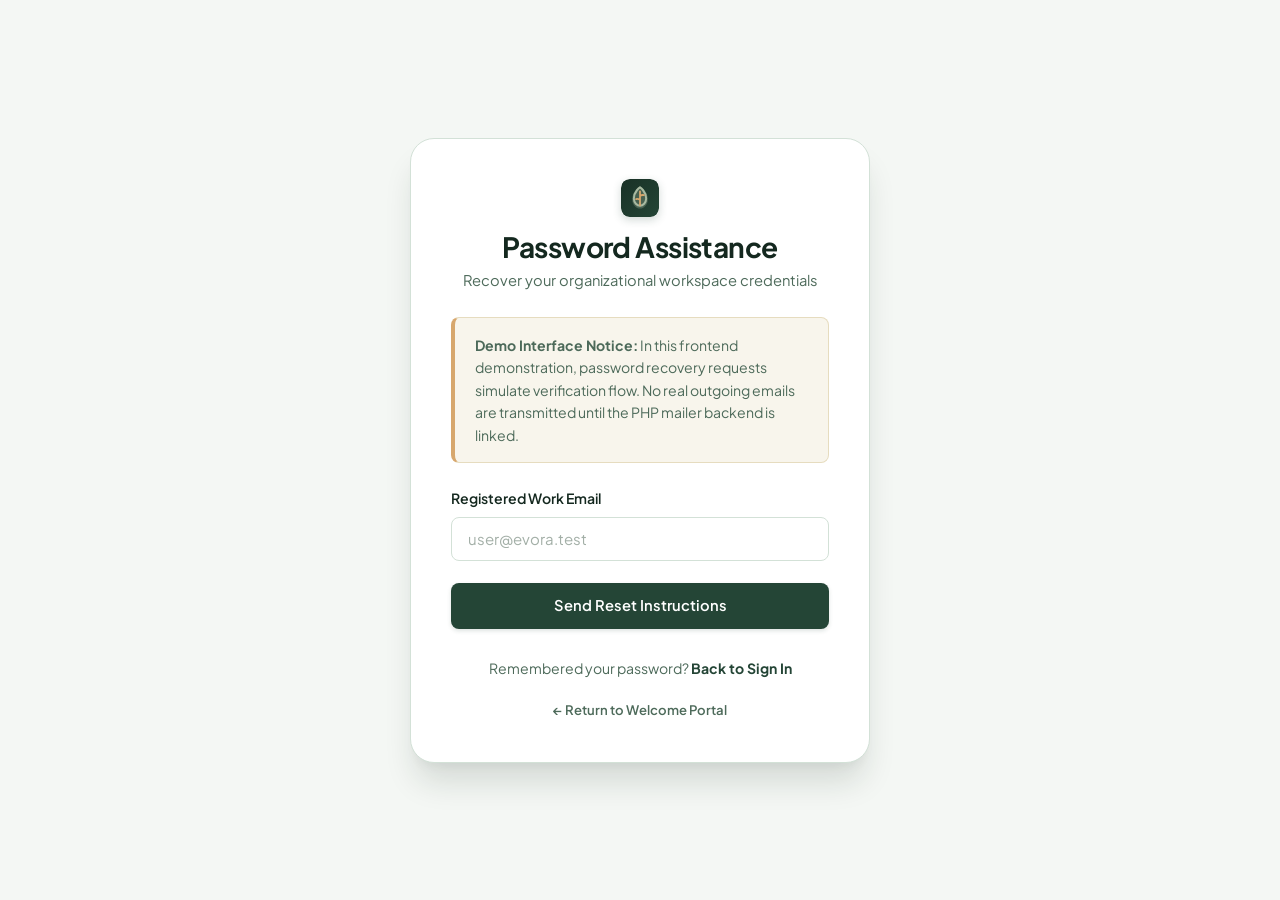
==== commit b7558262: "feat:simplify landing page and hero section" ====
--- a/frontend/pages/forgot-password.html
+++ b/frontend/pages/forgot-password.html
@@ -11,7 +11,7 @@
       min-height: 100vh;
       display: flex;
       flex-direction: column;
-      background: radial-gradient(circle at 10% 20%, #FAF8F2 0%, var(--color-ivory) 90%);
+      background-color: var(--color-ivory);
     }
     .auth-container {
       flex: 1;
@@ -36,7 +36,20 @@
   <div class="auth-container">
     <div class="auth-card">
       <div style="text-align: center; margin-bottom: 1.5rem;">
-        <div style="display: inline-flex; align-items: center; justify-content: center; width: 40px; height: 40px; border-radius: var(--radius-sm); background: var(--color-forest); color: var(--color-sage); font-weight: 800; font-size: 1.25rem; margin-bottom: 0.75rem;">&Ecy;</div>
+        <div style="margin-bottom: 0.75rem;">
+          <svg class="evora-leaf-logo" width="38" height="38" viewBox="0 0 34 34" fill="none" xmlns="http://www.w3.org/2000/svg" aria-hidden="true">
+            <rect width="34" height="34" rx="8" fill="url(#evora-leaf-grad)"/>
+            <path d="M17 6.5C17 6.5 24 10.5 24 18.5C24 23 20.2 26.5 17 26.5C13.8 26.5 10 23 10 18.5C10 10.5 17 6.5 17 6.5Z" fill="#A8B9A0" fill-opacity="0.3"/>
+            <path d="M17 7.5C17 7.5 22.5 11 22.5 17.5C22.5 21.2 19.6 24 17 24C14.4 24 11.5 21.2 11.5 17.5C11.5 11 17 7.5 17 7.5Z" stroke="#A8B9A0" stroke-width="1.8" stroke-linecap="round" stroke-linejoin="round"/>
+            <path d="M17 11V23.5M17 15C19 14 20.5 14.5 20.5 14.5M17 18.5C14.8 17.5 13.5 18 13.5 18" stroke="#D7A76D" stroke-width="1.6" stroke-linecap="round"/>
+            <defs>
+              <linearGradient id="evora-leaf-grad" x1="0" y1="0" x2="34" y2="34" gradientUnits="userSpaceOnUse">
+                <stop stop-color="#193126"/>
+                <stop offset="1" stop-color="#244536"/>
+              </linearGradient>
+            </defs>
+          </svg>
+        </div>
         <h1 style="font-size: 1.75rem; margin-bottom: 0.35rem;">Password Assistance</h1>
         <p style="font-size: 0.92rem;">Recover your organizational workspace credentials</p>
       </div>
@@ -75,15 +88,20 @@
         <button class="modal-close" onclick="EVORA.closeModal('reset-modal')">&times;</button>
       </div>
       <div class="modal-body">
+        <div style="text-align: center; margin-bottom: 1rem;">
+          <div style="width: 48px; height: 48px; border-radius: 50%; background: var(--status-approved-bg); color: var(--status-approved); display: flex; align-items: center; justify-content: center; font-size: 1.4rem; font-weight: 700; margin: 0 auto 0.5rem;">✓</div>
+          <h3 style="margin: 0; font-size: 1.25rem;">Recovery Instructions Generated</h3>
+        </div>
         <p style="font-size: 0.92rem; color: var(--color-text-muted); line-height: 1.6;">
-          If an account exists for <strong id="reset-sent-email">user@example.com</strong>, a temporary password recovery link has been generated in the simulation log.
+          A password recovery ticket has been logged for <strong id="reset-sent-email" style="color: var(--color-forest-dark);">user@example.com</strong>.
         </p>
-        <p style="font-size: 0.85rem; color: var(--color-text-muted); margin-top: 0.75rem;">
-          You can also test the system immediately via the <a href="login.html" style="font-weight: 700;">Quick Demo Login</a>.
-        </p>
+        <div style="background: var(--color-ivory-light); border: 1px dashed var(--color-gold); border-radius: var(--radius-sm); padding: 0.85rem; margin: 1rem 0; font-size: 0.82rem;">
+          <div><strong>Simulated Reset Token:</strong> <code style="font-family: monospace; background: #fff; padding: 0.15rem 0.4rem; border-radius: 3px;">EVORA-TOKEN-7749-DEMO</code></div>
+          <div style="color: var(--color-text-muted); margin-top: 0.35rem;">In local frontend demo mode, outgoing emails are simulated. You can proceed directly to sign in with demo credentials.</div>
+        </div>
       </div>
       <div class="modal-footer">
-        <a href="login.html" class="btn btn-primary">Return to Login &rarr;</a>
+        <a href="login.html" class="btn btn-primary" style="width: 100%;">Return to Sign In &rarr;</a>
       </div>
     </div>
   </div>
@@ -95,11 +113,13 @@
       const email = document.getElementById('reset-email');
       if (!email.value || !email.value.includes('@')) {
         email.classList.add('is-invalid');
+        EVORA.showToast('Please enter a valid work email address.', 'error');
         return;
       }
       email.classList.remove('is-invalid');
       document.getElementById('reset-sent-email').textContent = email.value;
       EVORA.openModal('reset-modal');
+      EVORA.showToast(`Simulated reset instructions dispatched for ${email.value} (Demo mode)`, 'success');
     });
   </script>
 </body>
--- a/frontend/assets/css/style.css
+++ b/frontend/assets/css/style.css
@@ -7,52 +7,52 @@
 @import url('https://fonts.googleapis.com/css2?family=Plus+Jakarta+Sans:ital,wght@0,300;0,400;0,500;0,600;0,700;0,800;1,400&family=Playfair+Display:ital,wght@0,600;1,600&display=swap');
 
 :root {
-  /* Core Brand Tokens */
-  --color-ivory: #F6F3EA;
-  --color-ivory-light: #FBF9F4;
-  --color-ivory-card: #FFFFFF;
-  --color-ivory-subtle: #EFECE1;
-  --color-border: #E4DEC9;
-  --color-border-subtle: #ECE8DD;
+  /* Core Brand Tokens — Rich EVORA Dark Green Theme */
+  --color-ivory: #F4F7F4;          /* Clean natural soft sage-tinted light background */
+  --color-ivory-light: #EBF2EC;    /* Soft natural tint for secondary sections */
+  --color-ivory-card: #FFFFFF;     /* Crisp white cards */
+  --color-ivory-subtle: #DEECE1;   /* Natural subtle divider */
+  --color-border: #D3E1D7;         /* Soft clean forest-tinted border */
+  --color-border-subtle: #E8F0EA;  /* Hairline border */
   
-  --color-sage: #A8B9A0;
-  --color-sage-light: #E4ECE0;
-  --color-sage-subtle: #F0F5EE;
-  --color-sage-dark: #74896C;
+  --color-sage: #527C65;           /* Rich Sage Green accent */
+  --color-sage-light: #E3EFE7;     /* Soft sage light */
+  --color-sage-subtle: #E8F4EC;    /* Fresh mint/sage badge & icon background */
+  --color-sage-dark: #325241;      /* Deep sage */
   
-  --color-forest: #244536;
-  --color-forest-dark: #193126;
-  --color-forest-light: #325B48;
-  --color-forest-hover: #1C362A;
+  --color-forest: #244536;         /* Signature EVORA Dark Green */
+  --color-forest-dark: #14281F;    /* Deep Forest Green (headings, sidebar, footer) */
+  --color-forest-light: #2E5643;   /* Medium Forest Green accent */
+  --color-forest-hover: #173325;   /* Rich dark hover */
   
-  --color-gold: #D7A76D;
-  --color-gold-light: #FAF2E6;
-  --color-gold-dark: #B58448;
+  --color-gold: #D7A76D;           /* Warm Muted Gold accent */
+  --color-gold-light: #FAF4EB;     /* Soft warm gold tint */
+  --color-gold-dark: #B88544;      /* Rich amber gold */
   
-  --color-charcoal: #252C28;
-  --color-text-main: #252C28;
-  --color-text-muted: #5E6D63;
-  --color-text-light: #FFFFFF;
+  --color-charcoal: #14281F;       /* Deep Forest Charcoal */
+  --color-text-main: #1A2F24;      /* High-contrast rich dark forest body text */
+  --color-text-muted: #4D6A5A;     /* Readable natural muted forest-slate */
+  --color-text-light: #FFFFFF;     /* Pure white */
   
-  /* Status Semantics */
-  --status-pending: #C9883E;
-  --status-pending-bg: #FCF6EC;
-  --status-pending-border: #F3DCB7;
+  /* Status Semantics — Clear, Standard & Cohesive */
+  --status-pending: #C97A1E;
+  --status-pending-bg: #FEF6EB;
+  --status-pending-border: #F7D9B2;
   
   --status-approved: #244536;
-  --status-approved-bg: #EAF2EC;
-  --status-approved-border: #BCD6C3;
+  --status-approved-bg: #EAF4EE;
+  --status-approved-border: #BCD9C5;
   
-  --status-rejected: #B6473F;
-  --status-rejected-bg: #FDF1F0;
-  --status-rejected-border: #F3C3BF;
-
-  --status-present: #2F6F4C;
-  --status-present-bg: #ECF7F0;
-  --status-late: #C26127;
-  --status-late-bg: #FDF4ED;
-  --status-halfday: #8F6B2A;
-  --status-halfday-bg: #FAF4E5;
+  --status-rejected: #C0392B;
+  --status-rejected-bg: #FDEEED;
+  --status-rejected-border: #F5C6C2;
+
+  --status-present: #244536;
+  --status-present-bg: #EAF4EE;
+  --status-late: #C97A1E;
+  --status-late-bg: #FEF6EB;
+  --status-halfday: #416954;
+  --status-halfday-bg: #EAF2ED;
 
   /* Typography */
   --font-sans: 'Plus Jakarta Sans', -apple-system, BlinkMacSystemFont, 'Segoe UI', Roboto, sans-serif;
@@ -61,16 +61,16 @@
   /* Radii & Shadows */
   --radius-xs: 4px;
   --radius-sm: 8px;
-  --radius-md: 14px;
-  --radius-lg: 20px;
-  --radius-xl: 28px;
+  --radius-md: 12px;
+  --radius-lg: 16px;
+  --radius-xl: 24px;
   --radius-full: 9999px;
 
-  --shadow-xs: 0 1px 2px rgba(36, 69, 54, 0.04);
-  --shadow-sm: 0 2px 6px rgba(36, 69, 54, 0.06);
-  --shadow-md: 0 8px 24px -4px rgba(36, 69, 54, 0.08), 0 2px 6px rgba(36, 69, 54, 0.04);
-  --shadow-lg: 0 20px 40px -10px rgba(36, 69, 54, 0.12), 0 4px 12px rgba(36, 69, 54, 0.04);
-  --shadow-xl: 0 30px 60px -15px rgba(36, 69, 54, 0.18);
+  --shadow-xs: 0 1px 2px rgba(20, 40, 31, 0.04);
+  --shadow-sm: 0 1px 3px rgba(20, 40, 31, 0.07), 0 1px 2px rgba(20, 40, 31, 0.04);
+  --shadow-md: 0 4px 8px -1px rgba(20, 40, 31, 0.08), 0 2px 4px -2px rgba(20, 40, 31, 0.04);
+  --shadow-lg: 0 12px 20px -4px rgba(20, 40, 31, 0.1), 0 4px 8px -4px rgba(20, 40, 31, 0.05);
+  --shadow-xl: 0 24px 32px -6px rgba(20, 40, 31, 0.14), 0 8px 12px -6px rgba(20, 40, 31, 0.06);
   
   /* Transitions */
   --transition-fast: 0.15s cubic-bezier(0.4, 0, 0.2, 1);
@@ -155,6 +155,7 @@
   min-height: 100vh;
   width: 100%;
   background-color: var(--color-ivory);
+  position: relative;
 }
 
 .sidebar {
@@ -164,18 +165,22 @@
   display: flex;
   flex-direction: column;
   flex-shrink: 0;
-  position: sticky;
+  position: fixed;
   top: 0;
+  left: 0;
+  bottom: 0;
   height: 100vh;
-  overflow: hidden; /* Non-scrollable sidebar */
+  height: 100dvh;
+  overflow: hidden;
   border-right: 1px solid rgba(255, 255, 255, 0.08);
   transition: transform var(--transition-smooth);
-  z-index: 90;
+  z-index: 100;
 }
 
 .sidebar-header {
-  padding: 1.75rem 1.5rem 1.25rem;
+  padding: 1.5rem 1.5rem 1.15rem;
   border-bottom: 1px solid rgba(255, 255, 255, 0.08);
+  flex-shrink: 0;
 }
 
 .brand-badge {
@@ -201,10 +206,13 @@
 .sidebar-nav {
   list-style: none;
   padding: 1.25rem 0.85rem;
-  flex: 1;
+  flex: 1 1 auto;
+  min-height: 0;
   display: flex;
   flex-direction: column;
   gap: 0.35rem;
+  overflow-y: auto;
+  overflow-x: hidden;
 }
 
 .sidebar-nav-item a {
@@ -241,71 +249,214 @@
 }
 
 .sidebar-footer {
-  padding: 1.25rem 1.5rem;
+  padding: 1.25rem 1.5rem 1.75rem;
   border-top: 1px solid rgba(255, 255, 255, 0.08);
   background: rgba(0, 0, 0, 0.15);
+  margin-top: auto;
+  flex-shrink: 0; /* Ensures logout button remains fixed, visible, and unclipped at the bottom */
 }
 
 .main-content {
-  flex: 1;
-  padding: 2.25rem 2.5rem;
-  overflow-y: auto;
+  flex: 1 1 auto;
+  padding: 1.75rem 2.25rem 3rem;
   max-width: 1400px;
-}
-
-/* ---------------- Top Banner (Demo Mode) ---------------- */
-.demo-banner {
-  background: linear-gradient(90deg, #193126 0%, #244536 100%);
-  color: #FFFFFF;
-  padding: 0.6rem 1.5rem;
-  font-size: 0.84rem;
+  min-width: 0;
+}
+
+/* ---------------- EVORA Leaf Logo ---------------- */
+.evora-leaf-logo {
+  display: inline-block;
+  vertical-align: middle;
+  flex-shrink: 0;
+  border-radius: var(--radius-sm);
+  box-shadow: 0 3px 8px rgba(36, 69, 54, 0.2);
+}
+
+/* ---------------- Portal Topbar & Profile Dropdown ---------------- */
+.portal-topbar {
   display: flex;
   align-items: center;
   justify-content: space-between;
-  border-bottom: 1px solid rgba(215, 167, 109, 0.3);
+  margin-bottom: 1.5rem;
+  padding-bottom: 0.85rem;
+  border-bottom: 1px solid var(--color-border);
   position: relative;
-  z-index: 100;
-}
-
-.demo-banner-content {
+}
+
+.topbar-left {
   display: flex;
   align-items: center;
   gap: 0.75rem;
-  flex-wrap: wrap;
-}
-
-.demo-pill {
-  background-color: var(--color-gold);
-  color: #193126;
-  font-size: 0.7rem;
-  font-weight: 800;
-  letter-spacing: 0.06em;
-  text-transform: uppercase;
-  padding: 0.2rem 0.55rem;
-  border-radius: var(--radius-full);
-}
-
-.demo-banner-actions {
-  display: flex;
-  align-items: center;
-  gap: 0.75rem;
-}
-
-.demo-banner-btn {
-  background: rgba(255, 255, 255, 0.12);
-  color: #FFFFFF;
-  border: 1px solid rgba(255, 255, 255, 0.2);
-  padding: 0.3rem 0.75rem;
-  border-radius: var(--radius-xs);
-  font-size: 0.78rem;
-  font-weight: 600;
+}
+
+.topbar-right {
+  display: flex;
+  align-items: center;
+  gap: 1rem;
+  margin-left: auto;
+}
+
+.profile-widget {
+  position: relative;
+  display: inline-block;
+}
+
+.profile-avatar-btn {
+  width: 44px;
+  height: 44px;
+  border-radius: 50%;
+  background: linear-gradient(135deg, var(--color-forest) 0%, #193126 100%);
+  color: var(--color-sage);
+  border: 2px solid var(--color-border);
+  display: flex;
+  align-items: center;
+  justify-content: center;
+  font-weight: 700;
+  font-size: 0.95rem;
   cursor: pointer;
   transition: all var(--transition-fast);
-}
-
-.demo-banner-btn:hover {
-  background: rgba(255, 255, 255, 0.24);
+  box-shadow: var(--shadow-xs);
+  outline: none;
+}
+
+.profile-avatar-btn:hover,
+.profile-avatar-btn:focus-visible {
+  border-color: var(--color-sage);
+  transform: scale(1.05);
+  box-shadow: var(--shadow-sm);
+}
+
+.profile-dropdown {
+  position: absolute;
+  top: calc(100% + 12px);
+  right: 0;
+  width: 270px;
+  background-color: #FFFFFF;
+  border: 1px solid var(--color-border);
+  border-radius: var(--radius-md);
+  box-shadow: var(--shadow-xl);
+  padding: 0.85rem;
+  opacity: 0;
+  visibility: hidden;
+  transform: translateY(-8px);
+  transition: opacity var(--transition-normal), transform var(--transition-normal), visibility var(--transition-normal);
+  z-index: 1000;
+}
+
+.profile-dropdown.show {
+  opacity: 1;
+  visibility: visible;
+  transform: translateY(0);
+}
+
+.dropdown-user-info {
+  display: flex;
+  align-items: center;
+  gap: 0.75rem;
+  padding: 0.5rem 0.35rem 0.75rem;
+}
+
+.dropdown-avatar {
+  width: 44px;
+  height: 44px;
+  border-radius: 50%;
+  background: var(--color-forest);
   color: #FFFFFF;
+  display: flex;
+  align-items: center;
+  justify-content: center;
+  font-weight: 700;
+  font-size: 1rem;
+  flex-shrink: 0;
+}
+
+.dropdown-user-text {
+  display: flex;
+  flex-direction: column;
+  overflow: hidden;
+}
+
+.dropdown-user-name {
+  font-size: 0.94rem;
+  font-weight: 700;
+  color: var(--color-forest-dark);
+  white-space: nowrap;
+  overflow: hidden;
+  text-overflow: ellipsis;
+}
+
+.dropdown-user-role {
+  margin-top: 0.25rem;
+  align-self: flex-start;
+  font-size: 0.68rem;
+  padding: 0.15rem 0.5rem;
+}
+
+.dropdown-user-email {
+  font-size: 0.78rem;
+  color: var(--color-text-muted);
+  white-space: nowrap;
+  overflow: hidden;
+  text-overflow: ellipsis;
+  margin-top: 0.2rem;
+}
+
+.dropdown-divider {
+  border: none;
+  border-top: 1px solid var(--color-border-subtle);
+  margin: 0.5rem 0;
+}
+
+.dropdown-links {
+  display: flex;
+  flex-direction: column;
+  gap: 0.2rem;
+}
+
+.dropdown-link {
+  display: flex;
+  align-items: center;
+  gap: 0.65rem;
+  padding: 0.6rem 0.75rem;
+  color: var(--color-text-main);
+  font-size: 0.88rem;
+  font-weight: 500;
+  border-radius: var(--radius-xs);
+  background: none;
+  border: none;
+  width: 100%;
+  text-align: left;
+  cursor: pointer;
+  transition: all var(--transition-fast);
+  text-decoration: none;
+}
+
+.dropdown-link:hover {
+  background-color: var(--color-ivory-light);
+  color: var(--color-forest-dark);
+}
+
+.dropdown-link-icon {
+  font-size: 1rem;
+  opacity: 0.85;
+  display: inline-flex;
+  width: 18px;
+  justify-content: center;
+}
+
+.dropdown-logout {
+  color: var(--status-rejected);
+  font-weight: 600;
+}
+
+.dropdown-logout:hover {
+  background-color: var(--status-rejected-bg);
+  color: var(--status-rejected);
+}
+
+/* ---------------- Top Banner (Demo Mode - Removed) ---------------- */
+.demo-banner {
+  display: none !important;
 }
 
 /* ---------------- Cards & Surfaces ---------------- */
@@ -860,27 +1011,63 @@
 }
 
 /* ---------------- Responsive Styles ---------------- */
+@media (min-width: 993px) {
+  body:has(.portal-layout) {
+    height: 100vh;
+    height: 100dvh;
+    overflow: hidden;
+  }
+
+  .portal-layout {
+    margin-left: 270px;
+    width: calc(100% - 270px);
+    flex: 1 1 auto;
+    min-height: 0;
+    height: 100%;
+    overflow: hidden;
+    display: flex;
+    flex-direction: column;
+  }
+
+  .main-content {
+    overflow-y: auto;
+    height: 100%;
+    min-height: 0;
+  }
+}
+
 @media (max-width: 992px) {
   .portal-layout {
     flex-direction: column;
+    margin-left: 0;
+    width: 100%;
+    height: auto;
+    min-height: 100vh;
+    overflow: visible;
   }
-  
+
   .sidebar {
     width: 100%;
     height: auto;
     position: relative;
+    top: auto;
+    left: auto;
+    bottom: auto;
     border-right: none;
     border-bottom: 1px solid rgba(255, 255, 255, 0.1);
   }
-  
+
   .sidebar-nav {
     flex-direction: row;
     flex-wrap: wrap;
     padding: 0.5rem;
+    overflow: visible;
   }
 
   .main-content {
     padding: 1.5rem 1.25rem;
+    overflow: visible;
+    height: auto;
   }
 }
 
@@ -895,12 +1082,6 @@
   .main-content {
     padding: 1.25rem 1rem;
   }
-
-  .demo-banner {
-    flex-direction: column;
-    align-items: flex-start;
-    gap: 0.5rem;
-  }
 }
 
 @media (prefers-reduced-motion: reduce) {
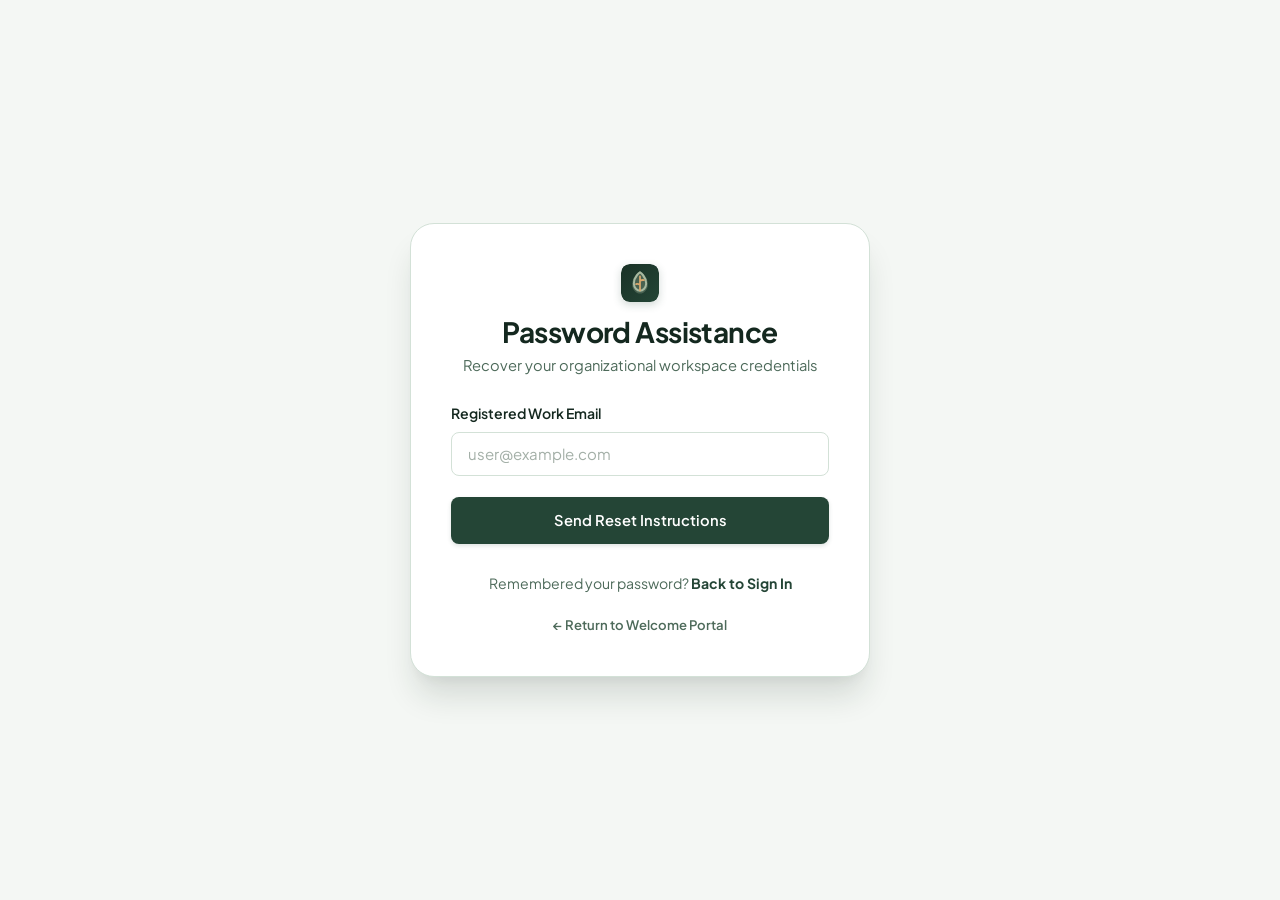
==== commit 9cebe536: "feat:added databse connection" ====
--- a/frontend/pages/forgot-password.html
+++ b/frontend/pages/forgot-password.html
@@ -54,14 +54,10 @@
         <p style="font-size: 0.92rem;">Recover your organizational workspace credentials</p>
       </div>
 
-      <div class="notice-box notice-demo">
-        <strong>Demo Interface Notice:</strong> In this frontend demonstration, password recovery requests simulate verification flow. No real outgoing emails are transmitted until the PHP mailer backend is linked.
-      </div>
-
       <form id="form-forgot-password" novalidate>
         <div class="form-group">
           <label class="form-label" for="reset-email">Registered Work Email</label>
-          <input type="email" id="reset-email" class="form-control" placeholder="user@evora.test" required autocomplete="email">
+          <input type="email" id="reset-email" class="form-control" placeholder="user@example.com" required autocomplete="email">
           <div class="invalid-feedback">Please enter a valid email address.</div>
         </div>
 
@@ -80,7 +76,7 @@
     </div>
   </div>
 
-  <!-- Simulated Success Modal -->
+  <!-- Instructions Modal -->
   <div class="modal-backdrop" id="reset-modal" role="dialog" aria-modal="true">
     <div class="modal">
       <div class="modal-header">
@@ -93,12 +89,8 @@
           <h3 style="margin: 0; font-size: 1.25rem;">Recovery Instructions Generated</h3>
         </div>
         <p style="font-size: 0.92rem; color: var(--color-text-muted); line-height: 1.6;">
-          A password recovery ticket has been logged for <strong id="reset-sent-email" style="color: var(--color-forest-dark);">user@example.com</strong>.
+          If an active account exists for <strong id="reset-sent-email" style="color: var(--color-forest-dark);">user@example.com</strong>, password recovery instructions will be transmitted to that address.
         </p>
-        <div style="background: var(--color-ivory-light); border: 1px dashed var(--color-gold); border-radius: var(--radius-sm); padding: 0.85rem; margin: 1rem 0; font-size: 0.82rem;">
-          <div><strong>Simulated Reset Token:</strong> <code style="font-family: monospace; background: #fff; padding: 0.15rem 0.4rem; border-radius: 3px;">EVORA-TOKEN-7749-DEMO</code></div>
-          <div style="color: var(--color-text-muted); margin-top: 0.35rem;">In local frontend demo mode, outgoing emails are simulated. You can proceed directly to sign in with demo credentials.</div>
-        </div>
       </div>
       <div class="modal-footer">
         <a href="login.html" class="btn btn-primary" style="width: 100%;">Return to Sign In &rarr;</a>
@@ -119,7 +111,7 @@
       email.classList.remove('is-invalid');
       document.getElementById('reset-sent-email').textContent = email.value;
       EVORA.openModal('reset-modal');
-      EVORA.showToast(`Simulated reset instructions dispatched for ${email.value} (Demo mode)`, 'success');
+      EVORA.showToast(`Password reset request submitted for ${email.value}`, 'success');
     });
   </script>
 </body>
